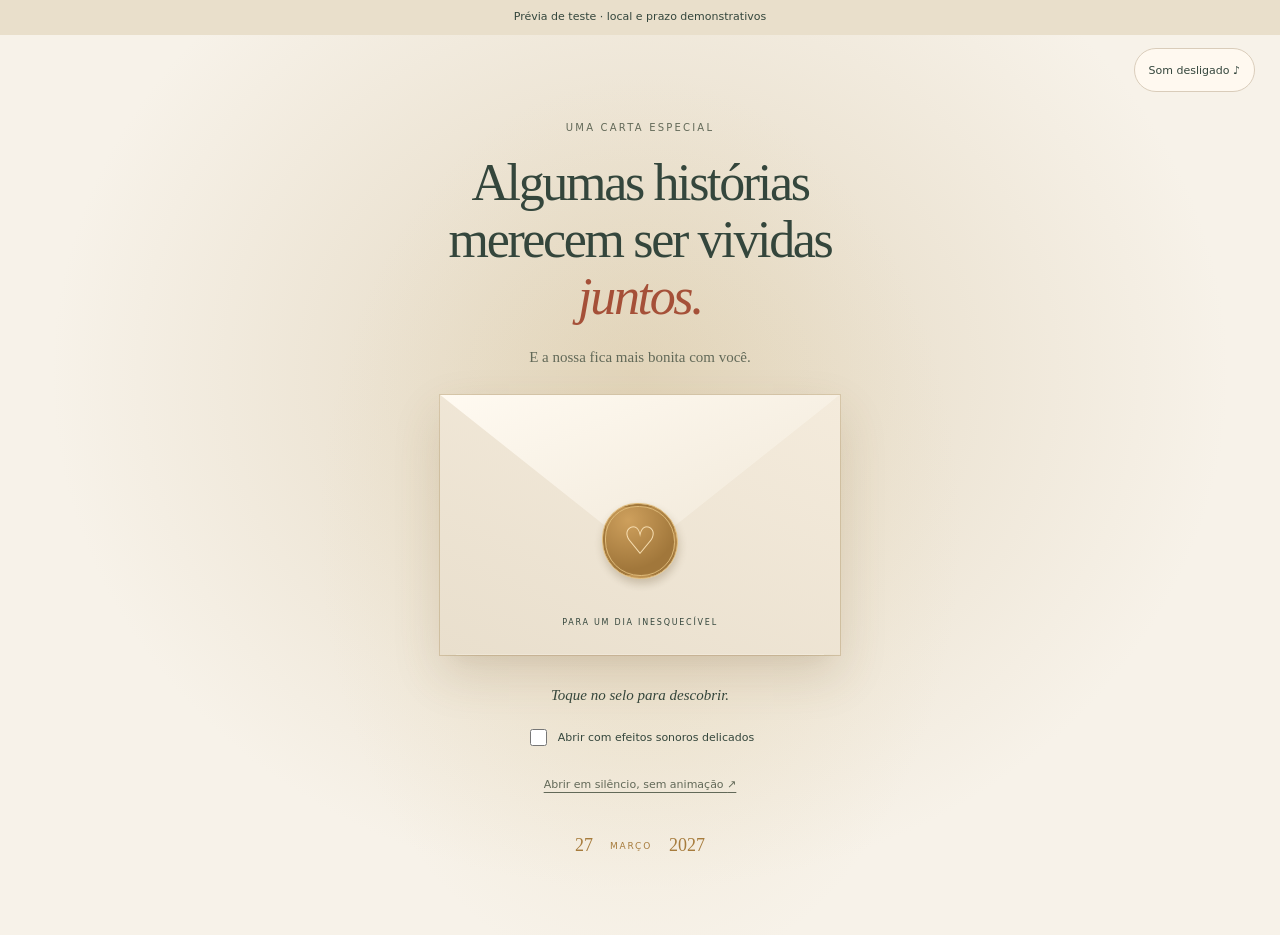
==== index.html @ 3f7fef3c "fix(v2): dobra da folha de volta" ====
<!doctype html><html lang="pt-BR"><head>
<meta charset="utf-8"><meta name="viewport" content="width=device-width,initial-scale=1,viewport-fit=cover"><meta name="theme-color" content="#f7f2e9"><meta name="description" content="Uma carta, uma história e um dia para celebrar. 27 de março de 2027.">
<meta name="robots" content="noindex,nofollow"><title>Uma carta para você · 27.03.2027</title>
<link rel="icon" href="data:image/svg+xml,%3Csvg xmlns='http://www.w3.org/2000/svg' viewBox='0 0 50 50'%3E%3Ctext y='40' font-size='40'%3E%E2%99%A1%3C/text%3E%3C/svg%3E"><link rel="stylesheet" href="style.css"><script type="module" src="guest.mjs?v=202611171710"></script>
</head><body class="guest">
<p id="preview-banner" class="preview-banner" hidden>Prévia de teste · local e prazo demonstrativos</p>
<noscript><p class="notice">Este convite tem efeitos interativos. Ative o JavaScript para abrir a carta e preparar sua resposta. O casamento será em 27/03/2027.</p></noscript>
<div class="sound-control"><button id="sound" aria-pressed="false" aria-label="Ativar efeitos sonoros">Som desligado <span aria-hidden="true">♪</span></button></div>
<main>
<section class="welcome" id="welcome" aria-labelledby="welcome-title">
  <p class="eyebrow">UMA CARTA ESPECIAL</p><h1 id="welcome-title">Algumas histórias<br>merecem ser vividas<br><em>juntos.</em></h1>
  <p class="recipient" id="recipient">E a nossa fica mais bonita com você.</p>
  <div class="envelope-scene"><div class="envelope" id="envelope"><div class="envelope-lining"></div><div class="letter-peek"><span>COM AMOR</span><i>27.03.2027</i></div><div class="envelope-front"></div><div class="envelope-flap"></div><button class="wax-seal" id="seal" aria-label="Romper o selo e abrir a carta"><span aria-hidden="true">♡</span></button><p class="envelope-caption">PARA UM DIA INESQUECÍVEL</p></div></div>
  <p class="opening-copy" id="opening-copy" role="status">Toque no selo para descobrir.</p>
  <label class="sound-choice"><input id="sound-choice" type="checkbox"> Abrir com efeitos sonoros delicados</label>
  <button class="text-button" id="skip">Abrir em silêncio, sem animação <span aria-hidden="true">↗</span></button>
  <div class="welcome-date"><span>27</span><i>MARÇO</i><span>2027</span></div>
</section>
<div id="book" hidden>
  <header class="book-header"><span class="book-mark">UM NOVO CAPÍTULO</span><span id="chapter-position">01 / 04</span></header>
  <nav class="chapter-nav" aria-label="Capítulos do convite"><button data-chapter="0">O convite</button><button data-chapter="1">Nossa história</button><button data-chapter="2">O grande dia</button><button data-chapter="3">Sua presença</button></nav>
  <div class="book-stage" id="book-stage">
  <article class="chapter cover" id="chapter-0" aria-labelledby="couple-title">
    <img id="garden" class="garden" src="assets/jardim-768.webp" srcset="assets/jardim-480.webp 480w, assets/jardim-768.webp 768w" sizes="(min-width: 700px) 520px, 100vw" width="768" height="1152" fetchpriority="high" decoding="async" alt="">
    <div class="cover-text"><p class="eyebrow">O AMOR NOS TROUXE ATÉ AQUI</p><h2 id="couple-title"><span id="bride">Beatriz</span><em>&</em><span id="groom">seu amor</span></h2><p class="configuration-note" id="name-note">O nome do noivo será incluído na versão final.</p><div class="ceremony-date"><span>27</span><div>MARÇO<br><strong>2027</strong></div></div><p class="dedication" id="dedication">Convidamos você a fazer parte<br>do nosso próximo capítulo.</p></div>
    <div class="cover-bottom"><p>Há encontros que viram destino.<br>E dias que viram memória.</p><button class="next-link" data-next>Abra o próximo capítulo <span aria-hidden="true">→</span></button></div>
  </article>
  <article class="chapter story" id="chapter-1" hidden><p class="eyebrow">O QUE NOS TROUXE ATÉ AQUI</p><h2>Uma vida de histórias.<br><em>A nossa, juntos.</em></h2><div class="ornament" aria-hidden="true">✧</div><p class="prose">Entre tantos caminhos, encontramos um ao outro. Agora, queremos celebrar o início desta nova etapa perto de quem faz parte da nossa vida.</p><div id="photos" class="photo-gallery"></div><div id="photo-placeholder" class="story-placeholder"><span aria-hidden="true">♡</span><p>As nossas memórias,<br><em>em breve neste espaço.</em></p><small>As fotos do casal serão incluídas aqui.</small></div><p class="editorial-note">Texto de apresentação provisório, para aprovação do casal.</p><button class="next-link" data-next>O dia que vem aí <span aria-hidden="true">→</span></button></article>
  <article class="chapter details" id="chapter-2" hidden><p class="eyebrow">GUARDE ESTE DIA NO CORAÇÃO</p><h2>Vamos celebrar<br><em>o amor.</em></h2><div class="date-medallion"><span>27</span><small>MARÇO · 2027</small></div><p class="details-time" id="time">Horário a confirmar</p><h3 id="venue">O cenário do nosso sim</h3><p id="address">Local e endereço serão incluídos pelos noivos.</p><div class="map-actions"><a id="maps" class="outline-link" hidden target="_blank" rel="noopener noreferrer">Abrir no Maps ↗</a><a id="waze" class="outline-link" hidden target="_blank" rel="noopener noreferrer">Ir com Waze ↗</a></div><p id="map-pending" class="small-note">A rota estará disponível quando o local for definido.</p><div class="fine-divider"></div><p class="prose">O melhor deste dia será<br>dividir a alegria com você.</p><button class="primary" data-next>Responder ao convite <span aria-hidden="true">→</span></button></article>
  <article class="chapter response" id="chapter-3" hidden><p class="eyebrow">UM LUGAR RESERVADO PARA VOCÊ</p><h2>A sua presença<br><em>faz a diferença.</em></h2><p id="invite-error" class="notice" hidden></p><p id="allowance" class="allowance"></p><p id="deadline" class="small-note"></p><form id="rsvp" novalidate><div id="people"></div><button class="primary" type="submit">Preparar minha resposta <span aria-hidden="true">→</span></button></form><p id="form-feedback" role="status" aria-live="polite"></p><section id="message-preview" class="message-preview" hidden aria-labelledby="preview-title"><h3 id="preview-title">Sua resposta está pronta.</h3><p>Confira os nomes. Ao abrir o WhatsApp, toque em <strong>enviar</strong> para que os noivos recebam a mensagem.</p><pre id="message-text"></pre><a id="whatsapp" class="primary" target="_blank" rel="noopener noreferrer" hidden>Abrir WhatsApp ↗</a><button id="copy-message" class="outline-link" type="button">Copiar mensagem</button><p id="destination-warning" class="small-note" hidden>O WhatsApp de teste ainda será configurado. Por enquanto, você pode conferir e copiar a mensagem.</p><p id="copy-feedback" role="status"></p></section></article>
  </div>
  <div class="book-pagination"><button id="previous" aria-label="Capítulo anterior">← Anterior</button><div class="chapter-dots" id="chapter-dots" aria-hidden="true"></div><button id="next" aria-label="Próximo capítulo">Próximo →</button></div>
  <footer class="guest-footer">COM CARINHO, ATÉ O NOSSO GRANDE DIA<span>27 · 03 · 2027</span><button id="replay" class="text-button">Rever a abertura</button></footer>
</div>
</main><div class="petals" id="petals" aria-hidden="true"></div>
</body></html>
---- style.css ----
/* Jardim de memórias v1 — DESIGN.md. Mobile is the base. */
:root{--paper:#f7f2e9;--paper-light:#fffaf1;--ink:#34463c;--clay:#a55038;--gold:#a77c3d;--line:#d9ccba;--sage:#74816c;--muted:#626958}*{box-sizing:border-box}[hidden]{display:none!important}body{margin:0;background:var(--paper);color:var(--ink);font:16px/1.65 Georgia,'Times New Roman',serif}button,input,select{font:inherit}button,a,input,select{-webkit-tap-highlight-color:transparent}button{cursor:pointer}button,a{touch-action:manipulation}button:disabled{cursor:default;opacity:.4}button:focus-visible,a:focus-visible,input:focus-visible,select:focus-visible{outline:3px solid var(--clay);outline-offset:4px}button{border:0}a{color:inherit}h1,h2,h3,p{margin-top:0}h1,h2,h3{font-weight:400}h1,h2{line-height:1.1;letter-spacing:-.045em}em{font-weight:400;color:var(--clay)}.eyebrow{font:10px/1.6 system-ui,sans-serif;letter-spacing:.22em;color:var(--muted)}.sound-control{position:absolute;top:12px;right:16px;z-index:5}.sound-control button{min-height:44px;background:#fffaf1e8;border:1px solid var(--line);border-radius:30px;padding:9px 14px;color:var(--ink);font:11px system-ui,sans-serif}.sound-control button[aria-pressed=true]{border-color:var(--gold)}.welcome{min-height:100svh;text-align:center;padding:85px 22px 28px;overflow:hidden;background:radial-gradient(ellipse at 50% 55%,#ddca9f50,transparent 65%)}.welcome h1{font-size:clamp(35px,10vw,48px);margin:18px 0 20px}.welcome h1 em{display:inline-block}.recipient{font-size:15px;max-width:320px;margin:0 auto 25px;color:var(--muted);overflow-wrap:anywhere}.envelope-scene{perspective:1000px;margin:18px auto 28px;max-width:400px}.envelope{position:relative;width:100%;height:235px;background:#e9dfcb;box-shadow:0 20px 45px #6e4e2729,0 0 0 1px #d8c8ab;transform-style:preserve-3d}.envelope-lining{position:absolute;inset:4px;background:repeating-linear-gradient(45deg,#68755715 0 1px,transparent 1px 10px)}.letter-peek{position:absolute;inset:14px 16px 0;background:var(--paper-light);display:flex;align-items:center;flex-direction:column;padding-top:38px;transition:transform 1s .25s;box-shadow:0 0 18px #55401a10}.letter-peek span{font:10px system-ui,sans-serif;letter-spacing:.22em}.letter-peek i{font-size:25px;margin-top:15px}.envelope-front{position:absolute;inset:0;z-index:3;background:linear-gradient(25deg,#e9dfcd,#f4ebdc);clip-path:polygon(0 0,50% 58%,100% 0,100% 100%,0 100%)}.envelope-flap{position:absolute;inset:0;z-index:4;background:linear-gradient(160deg,#fffaf1,#eae0ce);clip-path:polygon(0 0,100% 0,50% 61%);transform-origin:top;transition:transform .75s ease,z-index 0s .4s;filter:drop-shadow(0 2px 1px #77623d30)}.wax-seal{position:absolute;z-index:5;top:44%;left:50%;transform:translate(-50%,-8%);height:76px;width:76px;border-radius:46% 51% 48% 50%;background:radial-gradient(circle at 33% 20%,#cea05d,#a1773b 70%);border:4px double #e0bc7b;color:#fce5ba;box-shadow:1px 5px 9px #58421f3d;font-size:38px;transition:transform .3s,opacity .3s}.wax-seal:active{transform:translate(-50%,0) scale(.94)}.envelope-caption{position:absolute;bottom:20px;left:0;right:0;z-index:4;font:8px system-ui,sans-serif;letter-spacing:.22em}.envelope.opening .envelope-flap{transform:rotateX(180deg);z-index:1}.envelope.opening .wax-seal{opacity:0;transform:translate(-50%,-10%) scale(.6)}.envelope.opening .letter-peek{transform:translateY(-50px)}.opening-copy{font-size:15px;font-style:italic;margin:20px 0 8px;min-height:25px}.sound-choice{display:flex;align-items:center;justify-content:center;gap:8px;min-height:44px;font:11px/1.5 system-ui,sans-serif}.sound-choice input{accent-color:var(--gold);width:17px;height:17px}.text-button{display:block;color:var(--muted);background:none;min-height:44px;padding:10px 3px;font:11px/1.5 system-ui,sans-serif;text-decoration:underline;text-underline-offset:4px;margin:3px auto}.welcome-date{display:flex;align-items:center;justify-content:center;gap:17px;margin-top:24px;color:var(--gold);font-size:18px}.welcome-date i{font:9px system-ui,sans-serif;letter-spacing:.2em}.book-header{display:flex;justify-content:space-between;padding:17px 20px 12px;font:9px/1.5 system-ui,sans-serif;letter-spacing:.15em;padding-right:155px}.book-mark{max-width:110px}.chapter-nav{display:grid;grid-template-columns:repeat(4,1fr);gap:2px;padding:0 9px;border-bottom:1px solid var(--line)}.chapter-nav button{padding:11px 3px;min-height:46px;font:10px/1.4 system-ui,sans-serif;background:none;color:var(--muted);border-bottom:2px solid transparent}.chapter-nav [aria-current]{border-color:var(--clay);color:var(--clay)}.book-stage{max-width:520px;margin:0 auto;perspective:1200px;overflow:hidden}.chapter{position:relative;padding:36px 23px 26px;text-align:center;min-height:calc(100svh - 165px);background:var(--paper);transform-origin:0 50%}.chapter.turning{animation:page-turn .5s ease-out}.chapter h2{font-size:clamp(35px,9vw,47px);margin:16px 0 26px}.chapter h2 em{display:inline-block}.cover{padding:0;min-height:690px;isolation:isolate;display:flex;flex-direction:column;justify-content:space-between}.garden{position:absolute;inset:0;width:100%;height:100%;object-fit:cover;object-position:center bottom;z-index:-1}.cover::before{content:'';position:absolute;inset:0;background:linear-gradient(#fffaf13b 0%,#fffaf12b 35%,transparent 60%,#f7f2e9 100%);z-index:0;pointer-events:none}.cover-text,.cover-bottom{position:relative;z-index:1}.cover-text{padding:35px 23px 0}.cover-text .eyebrow{font-size:9px}.cover h2{font-size:44px;line-height:1;letter-spacing:-.055em;margin:20px 0 10px}.cover h2 span{display:block}.cover h2 em{display:block;font-size:30px;margin:7px auto;color:var(--gold)}.configuration-note{font:10px system-ui,sans-serif;max-width:240px;margin:10px auto;color:var(--muted)}.ceremony-date{display:flex;align-items:center;justify-content:center;gap:12px;margin:20px auto;color:var(--ink)}.ceremony-date>span{font-size:48px;line-height:1;border-right:1px solid var(--gold);padding-right:12px}.ceremony-date>div{text-align:left;font:10px/1.8 system-ui,sans-serif;letter-spacing:.18em}.ceremony-date strong{font-size:15px;letter-spacing:.15em;font-weight:400}.dedication{font-size:15px;line-height:1.6;max-width:290px;margin:auto;overflow-wrap:anywhere}.cover-bottom{padding:70px 22px 22px;background:linear-gradient(transparent,#f7f2e9e0 50%,var(--paper))}.cover-bottom p{font-size:17px;font-style:italic;line-height:1.45}.next-link{display:block;min-height:48px;padding:12px;color:var(--clay);background:none;border-bottom:1px solid var(--clay);font:12px/1.6 system-ui,sans-serif;margin:10px auto 0}.next-link span{margin-left:12px}.prose{font-size:18px;line-height:1.8;color:var(--muted);max-width:410px;margin:20px auto 28px}.ornament{font-size:28px;color:var(--gold);margin:12px}.story-placeholder{min-height:250px;background:linear-gradient(135deg,#dfe2d5,#ede5d5);border-radius:50% 50% 2px 2px;margin:25px 5px;padding:50px 20px 30px;outline:1px solid #a99d7e;outline-offset:-10px}.story-placeholder>span{font-size:34px;color:var(--gold)}.story-placeholder p{font-size:24px;line-height:1.35;margin:10px}.story-placeholder small,.editorial-note{font:10px/1.6 system-ui,sans-serif;color:var(--muted)}.photo-gallery{display:grid;gap:20px}.photo-gallery figure{margin:0;aspect-ratio:3/4;overflow:hidden;background:#e8dfd0}.photo-gallery figure:first-child{border-radius:50% 50% 3px 3px}.photo-gallery img{width:100%;height:100%;object-fit:cover}.date-medallion{border:1px solid var(--gold);border-radius:90px 90px 0 0;width:150px;margin:30px auto;padding:28px 15px 20px}.date-medallion span{display:block;font-size:65px;line-height:1.2}.date-medallion small{font:10px system-ui,sans-serif;letter-spacing:.14em}.details-time{font-size:23px;font-style:italic}.details h3{font-size:25px;margin:28px 0 10px}.details>p:not(.eyebrow){color:var(--muted)}.map-actions{display:flex;flex-wrap:wrap;gap:10px;justify-content:center}.outline-link{display:inline-flex;align-items:center;justify-content:center;border:1px solid var(--line);padding:12px 16px;min-height:46px;background:none;color:var(--ink);font:12px/1.5 system-ui,sans-serif;text-decoration:none;cursor:pointer}.small-note{font:11px/1.8 system-ui,sans-serif;color:var(--muted);margin:17px 0}.fine-divider{width:70px;height:1px;background:var(--gold);margin:35px auto}.primary{display:inline-flex;align-items:center;justify-content:center;gap:15px;background:var(--clay);color:var(--paper-light);border:0;padding:16px 18px;min-height:50px;width:100%;font:13px/1.6 system-ui,sans-serif;text-decoration:none;border-radius:2px;cursor:pointer}.primary:hover{background:#87412e}.primary:active{transform:translateY(1px)}.allowance{font-size:17px;color:var(--muted);overflow-wrap:anywhere}.person{border:0;border-top:1px solid var(--line);padding:20px 0;text-align:left;margin:22px 0 0;min-width:0}.person legend{font-size:20px;padding-right:10px;overflow-wrap:anywhere;max-width:100%}.person>label{font:12px system-ui,sans-serif;display:block;margin:8px 0}.person small{font-size:11px;color:var(--muted)}input:not([type=checkbox]):not([type=radio]),select{display:block;width:100%;min-height:48px;border:1px solid #c8bca6;background:var(--paper-light);color:var(--ink);padding:11px;font:16px/1.5 system-ui,sans-serif;border-radius:2px}.person-note{font:11px system-ui,sans-serif;color:var(--muted)}.status-options{display:flex;flex-wrap:wrap;gap:6px;margin-top:15px}.status-options label{display:flex;align-items:center;min-height:44px;border:1px solid var(--line);padding:9px 10px;gap:6px;font:11px system-ui,sans-serif;cursor:pointer}.status-options input{accent-color:var(--clay);width:16px;height:16px;margin:0}.status-options label:has(input:checked){border-color:var(--clay);background:#a550380c}.message-preview{background:#eee6d8;padding:20px 17px;text-align:left;border-top:2px solid var(--gold);margin-top:25px}.message-preview h3{font-size:28px;line-height:1.2}.message-preview p{font-size:14px}.message-preview pre{font:12px/1.9 system-ui,sans-serif;white-space:pre-wrap;overflow-wrap:anywhere;padding:16px;background:var(--paper-light)}.message-preview .outline-link{width:100%;margin-top:12px}.notice{padding:16px;background:#a5503810;border:1px solid var(--line);font:13px/1.8 system-ui,sans-serif}#form-feedback{font-size:14px;min-height:24px;margin:20px 0;color:var(--clay)}.book-pagination{display:flex;align-items:center;justify-content:space-between;max-width:520px;margin:auto;padding:15px 20px;border-top:1px solid var(--line)}.book-pagination button{min-height:44px;background:none;font:11px system-ui,sans-serif;color:var(--ink);padding:10px}.chapter-dots{display:flex;gap:7px}.chapter-dots i{height:5px;width:5px;border-radius:50%;background:#d2c4ab}.chapter-dots .active{background:var(--clay)}.guest-footer{text-align:center;padding:25px 15px 35px;font:8px/2 system-ui,sans-serif;letter-spacing:.2em;color:var(--muted)}.guest-footer>span{display:block;color:var(--gold);font-size:11px;letter-spacing:.15em}.guest-footer .text-button{font-size:9px}.petals{position:fixed;inset:0;pointer-events:none;z-index:9;overflow:hidden}.petals i{position:absolute;top:-25px;left:var(--x);width:9px;height:17px;background:#dfb29cbb;border-radius:90% 15% 90% 15%;animation:petal-fall 1.8s var(--delay) ease-in both;transform:rotate(var(--turn))}@keyframes petal-fall{to{transform:translateY(100svh) rotate(270deg);opacity:0}}@keyframes page-turn{from{opacity:.15;transform:rotateY(-10deg) translateX(12px)}to{opacity:1;transform:none}}
/* Administrative tool: same materials, a task-oriented hierarchy. */
.admin-body{font-family:system-ui,sans-serif}.admin-shell{max-width:1050px;margin:auto;padding:30px 20px 60px}.admin-top{display:flex;align-items:center;justify-content:space-between;gap:15px;border-bottom:1px solid var(--line);padding-bottom:20px;margin-bottom:30px}.admin-top a{font-size:12px}.admin-shell h1{font:40px/1.1 Georgia,serif;letter-spacing:-.04em;margin-bottom:15px}.admin-shell h2{font:27px Georgia,serif;letter-spacing:-.03em}.admin-intro{font-size:13px;color:var(--muted);max-width:680px}.admin-stats{display:grid;grid-template-columns:1fr 1fr;gap:10px;margin:25px 0}.admin-stats>div{padding:17px;border:1px solid var(--line);background:#fffaf180}.admin-stats strong{display:block;font:37px Georgia,serif}.admin-stats span{font-size:11px;color:var(--muted)}.admin-form{border-block:1px solid var(--line);padding:22px 0;margin:24px 0}.admin-fields{display:grid;gap:14px}.admin-shell label{display:block;font-size:12px}.admin-shell label input,.admin-shell label select{margin-top:7px}.admin-fields .primary{margin-top:10px}.admin-tools{display:flex;flex-wrap:wrap;gap:10px;margin:22px 0;align-items:end}.admin-tools>label{flex:1;min-width:140px}.admin-tools .outline-link{font-size:11px}.admin-list article{border-top:1px solid var(--line);padding:22px 0}.row-title{display:flex;justify-content:space-between;align-items:start;gap:12px}.row-title h3{font:25px/1.2 Georgia,serif;margin:0;overflow-wrap:anywhere}.row-title small{color:var(--muted);font-size:11px;display:block;margin:10px 0}.pill{border:1px solid var(--line);padding:5px 9px;font-size:10px;border-radius:20px;white-space:nowrap}.pill.confirmado{border-color:var(--sage);background:#74816c10}.admin-row-fields{display:grid;grid-template-columns:1.4fr 1fr;gap:12px;margin:15px 0}.row-actions{display:flex;gap:8px;flex-wrap:wrap}.row-actions button,.row-actions a{font:11px system-ui,sans-serif}.empty-state{text-align:center;padding:40px 20px;border:1px dashed var(--line);color:var(--muted)}.empty-state h3{font:28px Georgia,serif}.admin-notice{font-size:12px;padding:15px;background:#eae3d4;margin:18px 0}.admin-shell [role=status]{font-size:12px;min-height:24px;color:var(--clay)}.admin-footer{margin-top:40px;font-size:11px;color:var(--muted);line-height:1.8}.import-label{display:inline-flex!important}.file-input{position:absolute;left:-10000px;width:1px;height:1px}.preview-link{word-break:break-all}.backup-reminder{font-size:11px;color:var(--clay);margin:12px 0}
@media(min-width:700px){body.guest{background:radial-gradient(ellipse at 50% 40%,#e3d7c0,transparent 65%),var(--paper)}.welcome{max-width:700px;margin:auto;padding-top:80px}.welcome h1{font-size:52px}.envelope{height:260px}.sound-control{position:fixed;right:25px;top:20px}.book-header,.chapter-nav{max-width:620px;margin:auto}.book-header{padding-right:20px}.book-stage{box-shadow:0 15px 65px #58482a20;margin-top:20px}.chapter{padding:45px 38px;min-height:650px}.cover{padding:0;min-height:780px}.cover-text{padding-top:50px}.cover h2{font-size:57px}.dedication{font-size:18px}.cover-bottom{padding-bottom:30px}.admin-shell{padding-top:45px}.admin-shell h1{font-size:54px}.admin-stats{grid-template-columns:repeat(4,1fr)}.admin-fields{grid-template-columns:2fr 1fr 1fr;align-items:end}.admin-fields .primary{margin:0}.admin-list article{display:grid;grid-template-columns:1.2fr 1fr;column-gap:35px}.admin-row-fields{margin-top:0}.row-actions{grid-column:1/-1}.admin-row-message{grid-column:1/-1}}
.book-header{min-height:70px;padding-top:24px}.dedication{background:#fffaf1bd;padding:7px 10px;border-radius:2px}
.preview-banner{margin:0;padding:9px 15px;text-align:center;background:#e9dfcb;color:var(--ink);font:11px/1.5 system-ui,sans-serif}.guest:has(.preview-banner:not([hidden])) .sound-control{top:48px}.guest:has(.preview-banner:not([hidden])) .welcome{padding-top:85px}
@media(prefers-reduced-motion:reduce){*,*::before,*::after{animation:none!important;transition:none!important;scroll-behavior:auto!important}}
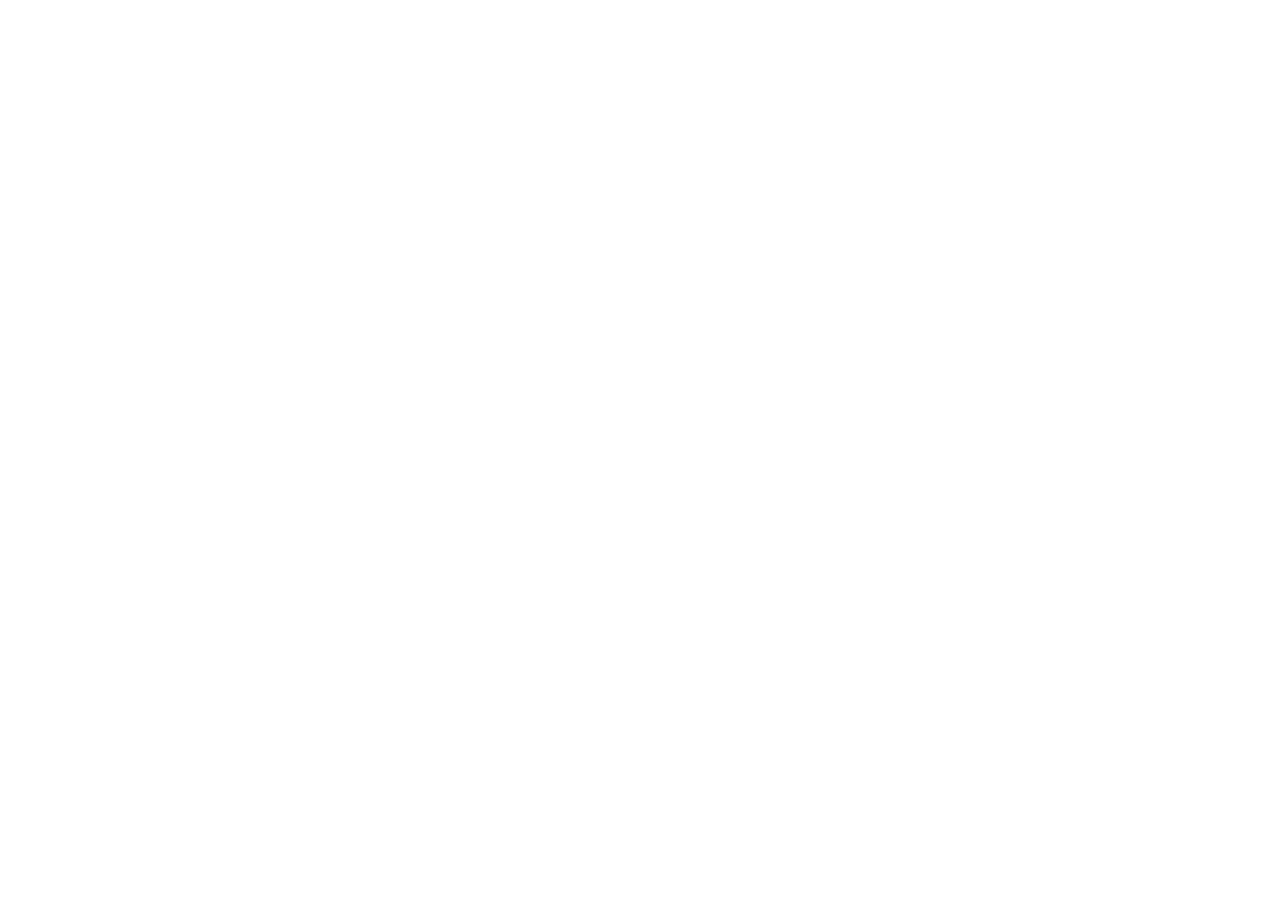
==== commit 5ba30e91: "redireciona o convite para https://jezrielebeatriz.github.io/ (mantém ?convite=)" ====
--- a/index.html
+++ b/index.html
@@ -1,36 +1,18 @@
-<!doctype html><html lang="pt-BR"><head>
-<meta charset="utf-8"><meta name="viewport" content="width=device-width,initial-scale=1,viewport-fit=cover"><meta name="theme-color" content="#f7f2e9"><meta name="description" content="Uma carta, uma história e um dia para celebrar. 27 de março de 2027.">
-<meta name="robots" content="noindex,nofollow"><title>Uma carta para você · 27.03.2027</title>
-<link rel="icon" href="data:image/svg+xml,%3Csvg xmlns='http://www.w3.org/2000/svg' viewBox='0 0 50 50'%3E%3Ctext y='40' font-size='40'%3E%E2%99%A1%3C/text%3E%3C/svg%3E"><link rel="stylesheet" href="style.css"><script type="module" src="guest.mjs?v=202611171710"></script>
-</head><body class="guest">
-<p id="preview-banner" class="preview-banner" hidden>Prévia de teste · local e prazo demonstrativos</p>
-<noscript><p class="notice">Este convite tem efeitos interativos. Ative o JavaScript para abrir a carta e preparar sua resposta. O casamento será em 27/03/2027.</p></noscript>
-<div class="sound-control"><button id="sound" aria-pressed="false" aria-label="Ativar efeitos sonoros">Som desligado <span aria-hidden="true">♪</span></button></div>
-<main>
-<section class="welcome" id="welcome" aria-labelledby="welcome-title">
-  <p class="eyebrow">UMA CARTA ESPECIAL</p><h1 id="welcome-title">Algumas histórias<br>merecem ser vividas<br><em>juntos.</em></h1>
-  <p class="recipient" id="recipient">E a nossa fica mais bonita com você.</p>
-  <div class="envelope-scene"><div class="envelope" id="envelope"><div class="envelope-lining"></div><div class="letter-peek"><span>COM AMOR</span><i>27.03.2027</i></div><div class="envelope-front"></div><div class="envelope-flap"></div><button class="wax-seal" id="seal" aria-label="Romper o selo e abrir a carta"><span aria-hidden="true">♡</span></button><p class="envelope-caption">PARA UM DIA INESQUECÍVEL</p></div></div>
-  <p class="opening-copy" id="opening-copy" role="status">Toque no selo para descobrir.</p>
-  <label class="sound-choice"><input id="sound-choice" type="checkbox"> Abrir com efeitos sonoros delicados</label>
-  <button class="text-button" id="skip">Abrir em silêncio, sem animação <span aria-hidden="true">↗</span></button>
-  <div class="welcome-date"><span>27</span><i>MARÇO</i><span>2027</span></div>
-</section>
-<div id="book" hidden>
-  <header class="book-header"><span class="book-mark">UM NOVO CAPÍTULO</span><span id="chapter-position">01 / 04</span></header>
-  <nav class="chapter-nav" aria-label="Capítulos do convite"><button data-chapter="0">O convite</button><button data-chapter="1">Nossa história</button><button data-chapter="2">O grande dia</button><button data-chapter="3">Sua presença</button></nav>
-  <div class="book-stage" id="book-stage">
-  <article class="chapter cover" id="chapter-0" aria-labelledby="couple-title">
-    <img id="garden" class="garden" src="assets/jardim-768.webp" srcset="assets/jardim-480.webp 480w, assets/jardim-768.webp 768w" sizes="(min-width: 700px) 520px, 100vw" width="768" height="1152" fetchpriority="high" decoding="async" alt="">
-    <div class="cover-text"><p class="eyebrow">O AMOR NOS TROUXE ATÉ AQUI</p><h2 id="couple-title"><span id="bride">Beatriz</span><em>&</em><span id="groom">seu amor</span></h2><p class="configuration-note" id="name-note">O nome do noivo será incluído na versão final.</p><div class="ceremony-date"><span>27</span><div>MARÇO<br><strong>2027</strong></div></div><p class="dedication" id="dedication">Convidamos você a fazer parte<br>do nosso próximo capítulo.</p></div>
-    <div class="cover-bottom"><p>Há encontros que viram destino.<br>E dias que viram memória.</p><button class="next-link" data-next>Abra o próximo capítulo <span aria-hidden="true">→</span></button></div>
-  </article>
-  <article class="chapter story" id="chapter-1" hidden><p class="eyebrow">O QUE NOS TROUXE ATÉ AQUI</p><h2>Uma vida de histórias.<br><em>A nossa, juntos.</em></h2><div class="ornament" aria-hidden="true">✧</div><p class="prose">Entre tantos caminhos, encontramos um ao outro. Agora, queremos celebrar o início desta nova etapa perto de quem faz parte da nossa vida.</p><div id="photos" class="photo-gallery"></div><div id="photo-placeholder" class="story-placeholder"><span aria-hidden="true">♡</span><p>As nossas memórias,<br><em>em breve neste espaço.</em></p><small>As fotos do casal serão incluídas aqui.</small></div><p class="editorial-note">Texto de apresentação provisório, para aprovação do casal.</p><button class="next-link" data-next>O dia que vem aí <span aria-hidden="true">→</span></button></article>
-  <article class="chapter details" id="chapter-2" hidden><p class="eyebrow">GUARDE ESTE DIA NO CORAÇÃO</p><h2>Vamos celebrar<br><em>o amor.</em></h2><div class="date-medallion"><span>27</span><small>MARÇO · 2027</small></div><p class="details-time" id="time">Horário a confirmar</p><h3 id="venue">O cenário do nosso sim</h3><p id="address">Local e endereço serão incluídos pelos noivos.</p><div class="map-actions"><a id="maps" class="outline-link" hidden target="_blank" rel="noopener noreferrer">Abrir no Maps ↗</a><a id="waze" class="outline-link" hidden target="_blank" rel="noopener noreferrer">Ir com Waze ↗</a></div><p id="map-pending" class="small-note">A rota estará disponível quando o local for definido.</p><div class="fine-divider"></div><p class="prose">O melhor deste dia será<br>dividir a alegria com você.</p><button class="primary" data-next>Responder ao convite <span aria-hidden="true">→</span></button></article>
-  <article class="chapter response" id="chapter-3" hidden><p class="eyebrow">UM LUGAR RESERVADO PARA VOCÊ</p><h2>A sua presença<br><em>faz a diferença.</em></h2><p id="invite-error" class="notice" hidden></p><p id="allowance" class="allowance"></p><p id="deadline" class="small-note"></p><form id="rsvp" novalidate><div id="people"></div><button class="primary" type="submit">Preparar minha resposta <span aria-hidden="true">→</span></button></form><p id="form-feedback" role="status" aria-live="polite"></p><section id="message-preview" class="message-preview" hidden aria-labelledby="preview-title"><h3 id="preview-title">Sua resposta está pronta.</h3><p>Confira os nomes. Ao abrir o WhatsApp, toque em <strong>enviar</strong> para que os noivos recebam a mensagem.</p><pre id="message-text"></pre><a id="whatsapp" class="primary" target="_blank" rel="noopener noreferrer" hidden>Abrir WhatsApp ↗</a><button id="copy-message" class="outline-link" type="button">Copiar mensagem</button><p id="destination-warning" class="small-note" hidden>O WhatsApp de teste ainda será configurado. Por enquanto, você pode conferir e copiar a mensagem.</p><p id="copy-feedback" role="status"></p></section></article>
-  </div>
-  <div class="book-pagination"><button id="previous" aria-label="Capítulo anterior">← Anterior</button><div class="chapter-dots" id="chapter-dots" aria-hidden="true"></div><button id="next" aria-label="Próximo capítulo">Próximo →</button></div>
-  <footer class="guest-footer">COM CARINHO, ATÉ O NOSSO GRANDE DIA<span>27 · 03 · 2027</span><button id="replay" class="text-button">Rever a abertura</button></footer>
-</div>
-</main><div class="petals" id="petals" aria-hidden="true"></div>
-</body></html>
+<!doctype html>
+<html lang="pt-BR">
+<head>
+<meta charset="utf-8">
+<meta name="viewport" content="width=device-width,initial-scale=1">
+<meta name="robots" content="noindex,nofollow">
+<meta name="color-scheme" content="only light">
+<title>Jezriel &amp; Beatriz · 27.03.2027</title>
+<!-- Endereço antigo (willyshub/jezriel-e-beatriz). Desde 26/11/2026 o convite mora em https://jezrielebeatriz.github.io/.
+     Mantém ?convite= e #: links de teste antigos continuam funcionando. Publicado na raiz e em v2/ do repositório antigo. -->
+<script>location.replace('https://jezrielebeatriz.github.io/' + location.search + location.hash);</script>
+<style>body{margin:0;min-height:100vh;display:grid;place-items:center;background:#f7f2e9;color:#3b3a33;font:17px Georgia,serif;text-align:center;padding:24px;box-sizing:border-box}a{color:#7a5a2e}</style>
+</head>
+<body>
+<p>O convite de Jezriel &amp; Beatriz mudou de endereço.<br><a id="ir" href="https://jezrielebeatriz.github.io/">Abrir o convite</a></p>
+<script>document.getElementById('ir').href = 'https://jezrielebeatriz.github.io/' + location.search + location.hash;</script>
+</body>
+</html>
